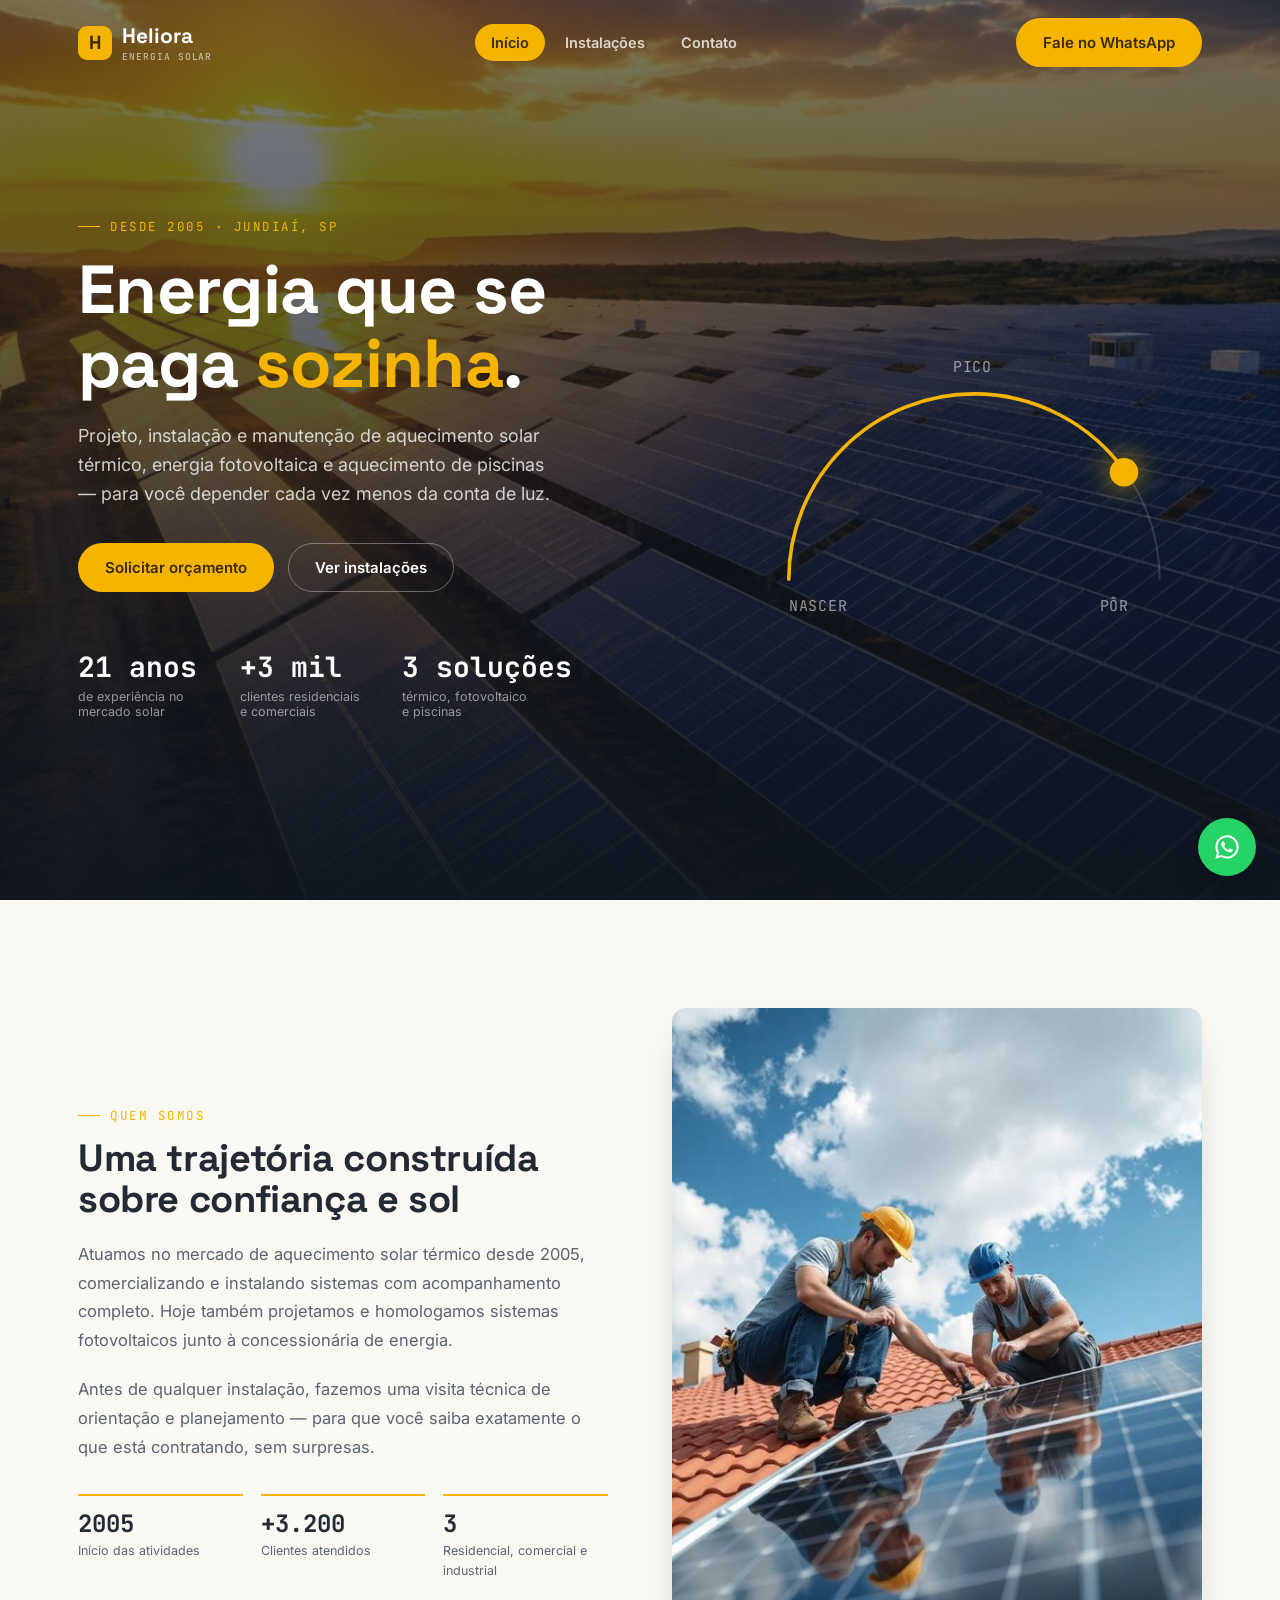
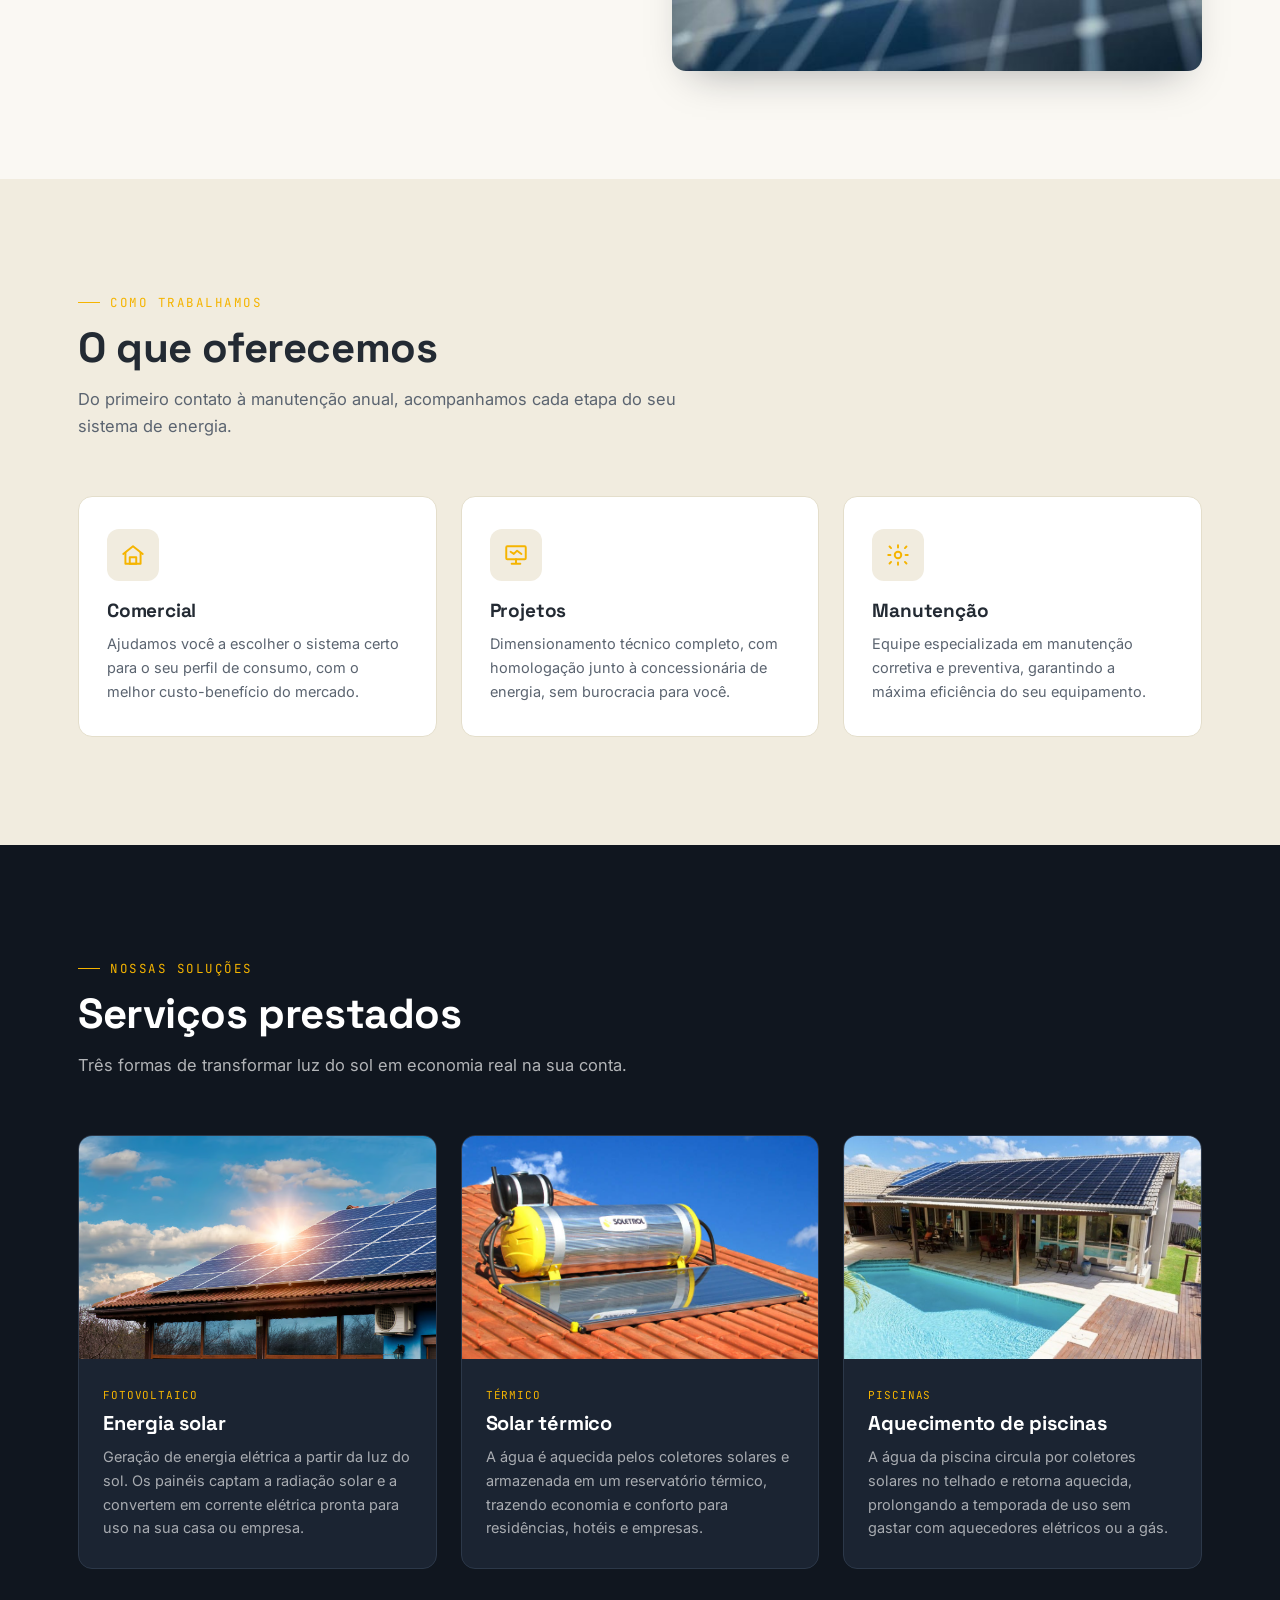
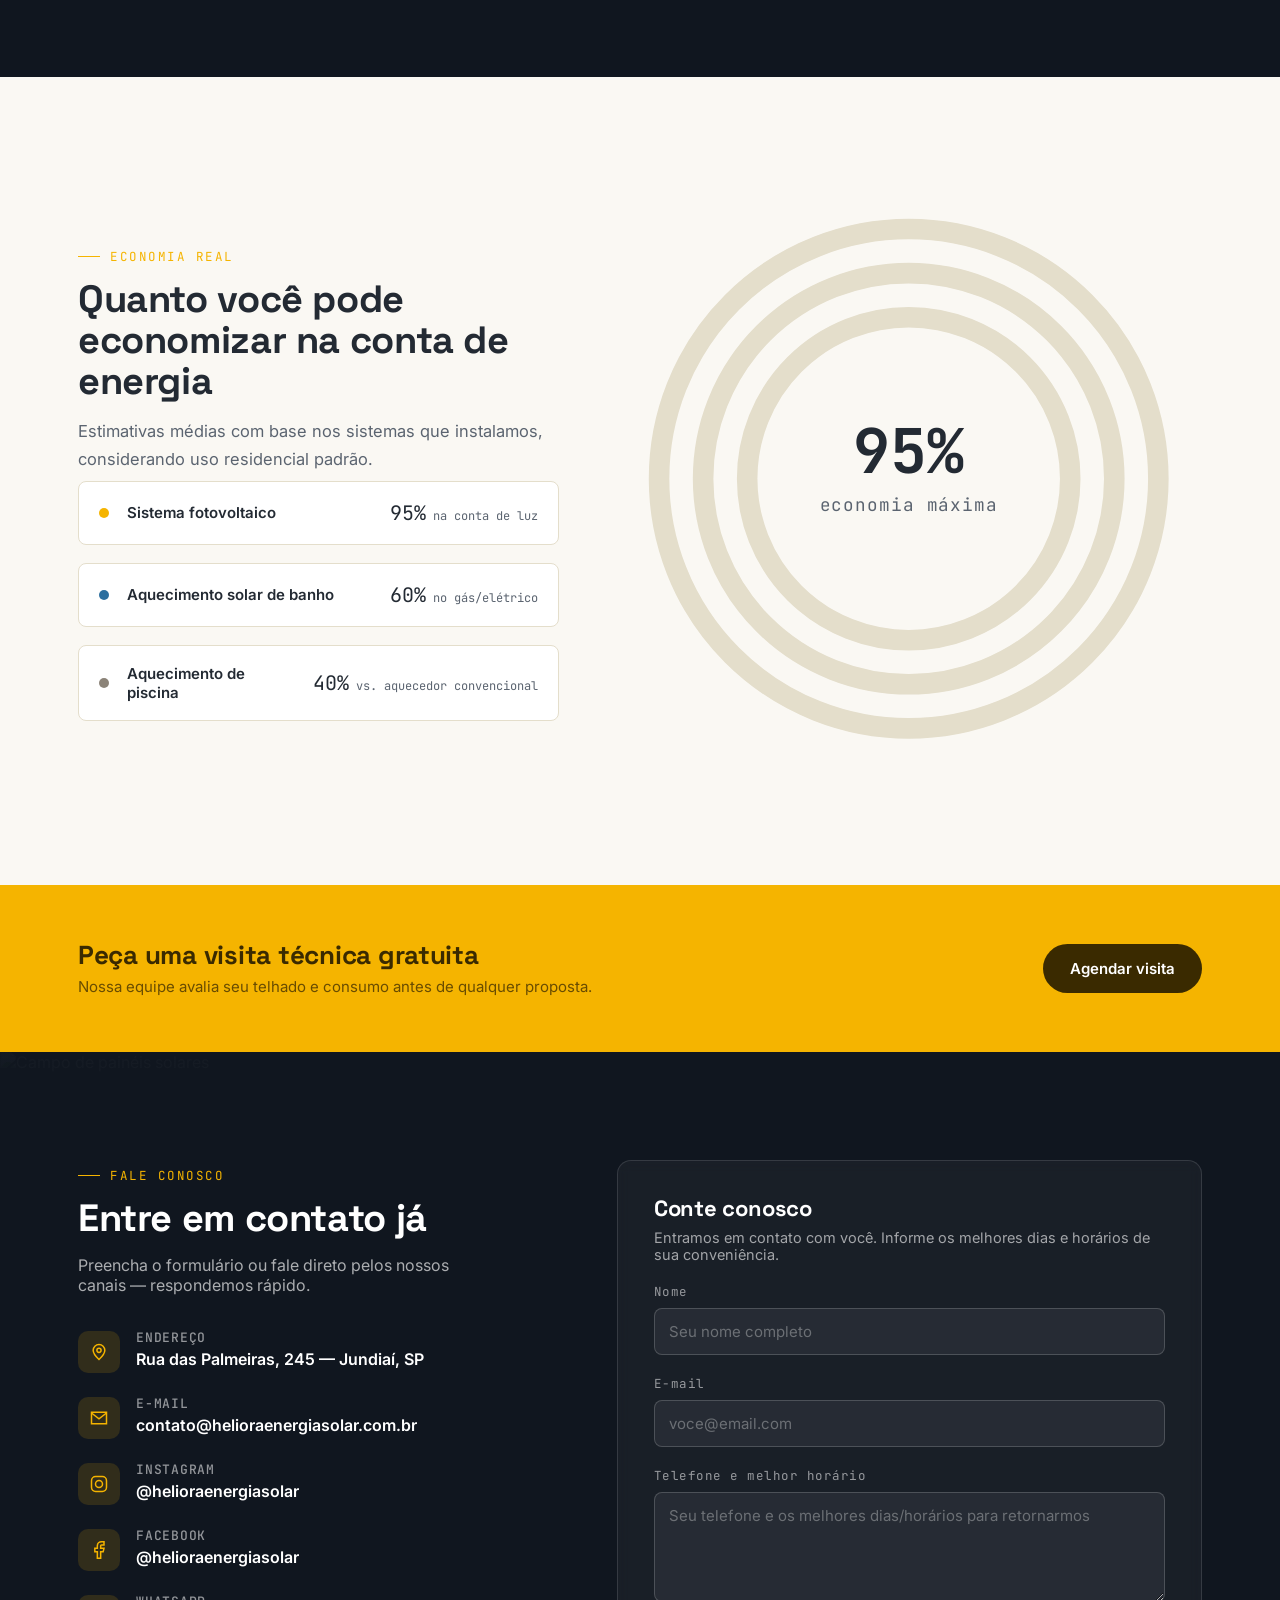
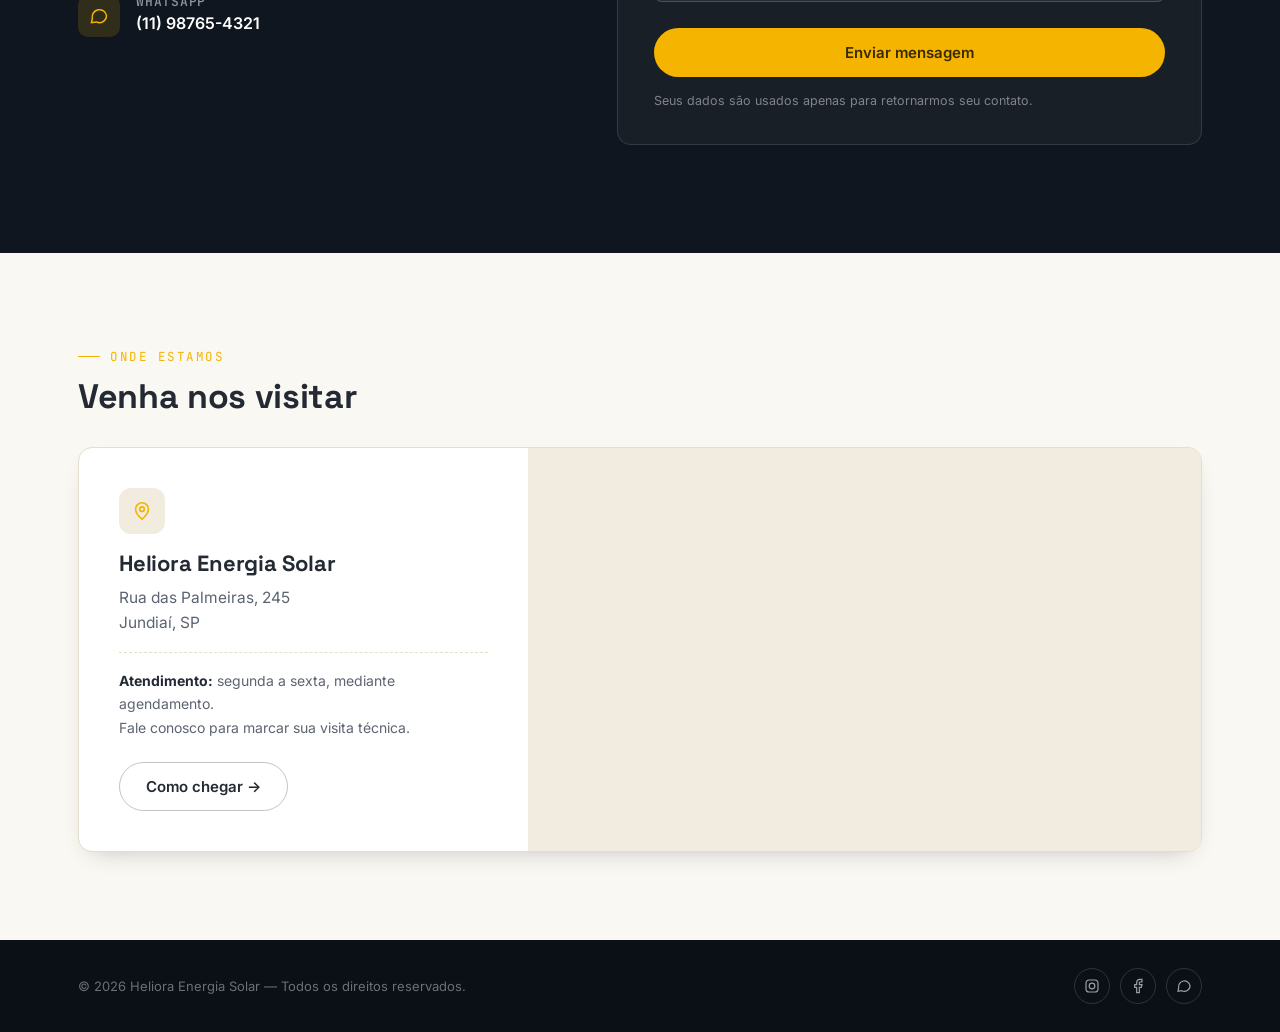
==== index.html @ be7b8970 "adição dos arquivos do site" ====
<!DOCTYPE html>
<html lang="pt-BR">
<head>
<meta charset="UTF-8">
<meta name="viewport" content="width=device-width, initial-scale=1.0">
<title>Heliora Energia Solar — Aquecimento Solar e Fotovoltaico</title>
<meta name="description" content="Desde 2005 no mercado de energia solar. Projetos, instalação e manutenção de aquecimento solar térmico, sistemas fotovoltaicos e aquecimento de piscinas em Jundiaí, SP.">
<link rel="preconnect" href="https://fonts.googleapis.com">
<link rel="preconnect" href="https://fonts.gstatic.com" crossorigin>
<link href="https://fonts.googleapis.com/css2?family=Space+Grotesk:wght@500;600;700&family=Inter:wght@400;500;600;700&family=JetBrains+Mono:wght@400;500;700&display=swap" rel="stylesheet">
<link rel="stylesheet" href="css/style.css">
</head>
<body>

<!-- ============ HEADER ============ -->
<header class="site-header">
  <div class="container">
    <a href="index.html" class="brand">
      <span class="brand-mark">H</span>
      <span>Heliora<small>ENERGIA SOLAR</small></span>
    </a>

    <nav class="main-nav">
      <a href="index.html" class="is-active">Início</a>
      <a href="instalacoes.html">Instalações</a>
      <a href="#contato">Contato</a>
      <div class="nav-mobile-cta">
        <a class="btn btn-primary btn-block" href="https://wa.me/5511987654321" target="_blank" rel="noopener">Fale no WhatsApp</a>
      </div>
    </nav>

    <div class="header-actions">
      <a class="btn btn-primary" href="https://wa.me/5511987654321" target="_blank" rel="noopener">Fale no WhatsApp</a>
      <button class="nav-toggle" aria-label="Abrir menu" aria-expanded="false">
        <span class="nav-toggle-bars"><span></span><span></span><span></span></span>
      </button>
    </div>
  </div>
</header>
<div class="nav-overlay"></div>

<!-- ============ HERO ============ -->
<section class="hero">
  <div class="hero-bg">
    <img src="./images/energia-solar-MS.jpg" alt="Instalação de painéis solares ao entardecer" data-ph="hero-paineis-solares.jpg · foto larga de painéis solares ao pôr do sol (2400×1400px)">
  </div>
  <div class="container">
    <div class="hero-copy">
      <span class="eyebrow">Desde 2005 · Jundiaí, SP</span>
      <h1 class="hero-title">Energia que se<br>paga <em>sozinha</em>.</h1>
      <p class="hero-sub">Projeto, instalação e manutenção de aquecimento solar térmico, energia fotovoltaica e aquecimento de piscinas — para você depender cada vez menos da conta de luz.</p>
      <div class="hero-cta">
        <a href="#contato" class="btn btn-primary">Solicitar orçamento</a>
        <a href="instalacoes.html" class="btn btn-ghost-dark">Ver instalações</a>
      </div>
      <div class="hero-stats">
        <div class="hero-stat"><b>21 anos</b><span>de experiência no mercado solar</span></div>
        <div class="hero-stat"><b>+3 mil</b><span>clientes residenciais e comerciais</span></div>
        <div class="hero-stat"><b>3 soluções</b><span>térmico, fotovoltaico e piscinas</span></div>
      </div>
    </div>

    <div class="sun-arc-wrap" aria-hidden="true">
      <svg viewBox="0 0 320 240">
        <path class="sun-arc-track" d="M 30 200 A 130 130 0 0 1 290 200"/>
        <path class="sun-arc-path" d="M 30 200 A 130 130 0 0 1 290 200" pathLength="620"/>
        <circle class="sun-arc-dot" cx="265" cy="125" r="10"/>
        <text class="sun-arc-label" x="30" y="222">NASCER</text>
        <text class="sun-arc-label" x="145" y="55">PICO</text>
        <text class="sun-arc-label" x="248" y="222">PÔR</text>
      </svg>
    </div>
  </div>
</section>

<!-- ============ SOBRE ============ -->
<section class="section section-light">
  <div class="container about-grid">
    <div class="about-copy reveal">
      <span class="eyebrow">Quem somos</span>
      <h2>Uma trajetória construída sobre confiança e sol</h2>
      <p>Atuamos no mercado de aquecimento solar térmico desde 2005, comercializando e instalando sistemas com acompanhamento completo. Hoje também projetamos e homologamos sistemas fotovoltaicos junto à concessionária de energia.</p>
      <p>Antes de qualquer instalação, fazemos uma visita técnica de orientação e planejamento — para que você saiba exatamente o que está contratando, sem surpresas.</p>
      <div class="about-facts">
        <div class="about-fact"><b>2005</b><span>Início das atividades</span></div>
        <div class="about-fact"><b>+3.200</b><span>Clientes atendidos</span></div>
        <div class="about-fact"><b>3</b><span>Residencial, comercial e industrial</span></div>
      </div>
    </div>
    <div class="about-media reveal">
      <img src="images/equipe-instalacao.jpg" alt="Equipe Heliora instalando painéis solares em telhado" data-ph="equipe-instalacao.jpg · foto vertical da equipe instalando painéis (1000×1250px)">
    </div>
  </div>
</section>

<!-- ============ O QUE OFERECEMOS ============ -->
<section class="section section-alt">
  <div class="container">
    <div class="section-head reveal">
      <span class="eyebrow">Como trabalhamos</span>
      <h2>O que oferecemos</h2>
      <p>Do primeiro contato à manutenção anual, acompanhamos cada etapa do seu sistema de energia.</p>
    </div>
    <div class="offer-grid">
      <div class="offer-card reveal">
        <div class="offer-icon">
          <svg viewBox="0 0 24 24" fill="none" stroke="currentColor" stroke-width="1.8" stroke-linecap="round" stroke-linejoin="round"><path d="M3 11 12 4l9 7"/><path d="M5 10v10h14V10"/><rect x="9" y="14" width="6" height="6"/></svg>
        </div>
        <h3>Comercial</h3>
        <p>Ajudamos você a escolher o sistema certo para o seu perfil de consumo, com o melhor custo-benefício do mercado.</p>
      </div>
      <div class="offer-card reveal">
        <div class="offer-icon">
          <svg viewBox="0 0 24 24" fill="none" stroke="currentColor" stroke-width="1.8" stroke-linecap="round" stroke-linejoin="round"><rect x="3" y="4" width="18" height="12" rx="1"/><path d="M8 20h8M12 16v4"/><path d="M7 9l3 2 3-3 4 3"/></svg>
        </div>
        <h3>Projetos</h3>
        <p>Dimensionamento técnico completo, com homologação junto à concessionária de energia, sem burocracia para você.</p>
      </div>
      <div class="offer-card reveal">
        <div class="offer-icon">
          <svg viewBox="0 0 24 24" fill="none" stroke="currentColor" stroke-width="1.8" stroke-linecap="round" stroke-linejoin="round"><circle cx="12" cy="12" r="3"/><path d="M12 3v2M12 19v2M4.2 4.2l1.4 1.4M18.4 18.4l1.4 1.4M3 12h2M19 12h2M4.2 19.8l1.4-1.4M18.4 5.6l1.4-1.4"/></svg>
        </div>
        <h3>Manutenção</h3>
        <p>Equipe especializada em manutenção corretiva e preventiva, garantindo a máxima eficiência do seu equipamento.</p>
      </div>
    </div>
  </div>
</section>

<!-- ============ SERVIÇOS PRESTADOS ============ -->
<section class="section section-dark">
  <div class="container">
    <div class="section-head reveal">
      <span class="eyebrow">Nossas soluções</span>
      <h2>Serviços prestados</h2>
      <p>Três formas de transformar luz do sol em economia real na sua conta.</p>
    </div>
    <div class="services-grid">
      <article class="service-card reveal">
        <div class="service-media">
          <img src="images/servico-energia-solar.jpg" alt="Painéis fotovoltaicos instalados em telhado" data-ph="servico-energia-solar.jpg · painéis fotovoltaicos (800×500px)">
        </div>
        <div class="service-body">
          <span class="service-tag">Fotovoltaico</span>
          <h3>Energia solar</h3>
          <p>Geração de energia elétrica a partir da luz do sol. Os painéis captam a radiação solar e a convertem em corrente elétrica pronta para uso na sua casa ou empresa.</p>
        </div>
      </article>
      <article class="service-card reveal">
        <div class="service-media">
          <img src="images/servico-solar-termico.jpg" alt="Boiler de aquecimento solar térmico instalado" data-ph="servico-solar-termico.jpg · boiler térmico no telhado (800×500px)">
        </div>
        <div class="service-body">
          <span class="service-tag">Térmico</span>
          <h3>Solar térmico</h3>
          <p>A água é aquecida pelos coletores solares e armazenada em um reservatório térmico, trazendo economia e conforto para residências, hotéis e empresas.</p>
        </div>
      </article>
      <article class="service-card reveal">
        <div class="service-media">
          <img src="images/servico-piscinas.jpg" alt="Piscina residencial com sistema de aquecimento solar" data-ph="servico-piscinas.jpg · piscina residencial aquecida (800×500px)">
        </div>
        <div class="service-body">
          <span class="service-tag">Piscinas</span>
          <h3>Aquecimento de piscinas</h3>
          <p>A água da piscina circula por coletores solares no telhado e retorna aquecida, prolongando a temporada de uso sem gastar com aquecedores elétricos ou a gás.</p>
        </div>
      </article>
    </div>
  </div>
</section>

<!-- ============ ECONOMIA ============ -->
<section class="section section-light">
  <div class="container">
    <div class="economy-wrap">
      <div class="reveal">
        <span class="eyebrow">Economia real</span>
        <h2 style="font-size: clamp(28px, 3.2vw, 38px); margin-top: 14px;">Quanto você pode economizar na conta de energia</h2>
        <p style="margin-top: 16px; color: var(--slate-2); font-size: 16.5px; line-height: 1.65;">Estimativas médias com base nos sistemas que instalamos, considerando uso residencial padrão.</p>
        <div class="economy-list">
          <div class="economy-row">
            <span class="dot" style="background:#F5B400"></span>
            <span class="label">Sistema fotovoltaico</span>
            <span class="value">95%<span> na conta de luz</span></span>
          </div>
          <div class="economy-row">
            <span class="dot" style="background:#2C6E9E"></span>
            <span class="label">Aquecimento solar de banho</span>
            <span class="value">60%<span> no gás/elétrico</span></span>
          </div>
          <div class="economy-row">
            <span class="dot" style="background:#8B8378"></span>
            <span class="label">Aquecimento de piscina</span>
            <span class="value">40%<span> vs. aquecedor convencional</span></span>
          </div>
        </div>
      </div>

      <div class="arc-chart reveal" aria-hidden="true">
        <svg viewBox="0 0 400 400">
          <circle class="arc-bg" cx="200" cy="200" r="170"/>
          <circle class="arc-bg" cx="200" cy="200" r="140"/>
          <circle class="arc-bg" cx="200" cy="200" r="110"/>

          <circle class="arc-seg" cx="200" cy="200" r="170" stroke="#F5B400"
            data-length="1068.14" data-percent="95"
            transform="rotate(-90 200 200)"/>
          <circle class="arc-seg" cx="200" cy="200" r="140" stroke="#2C6E9E"
            data-length="879.65" data-percent="60"
            transform="rotate(-90 200 200)"/>
          <circle class="arc-seg" cx="200" cy="200" r="110" stroke="#8B8378"
            data-length="691.15" data-percent="40"
            transform="rotate(-90 200 200)"/>

          <text class="arc-center" x="200" y="196"><tspan class="big">95%</tspan></text>
          <text class="arc-center" x="200" y="222"><tspan class="small">economia máxima</tspan></text>
        </svg>
      </div>
    </div>
  </div>
</section>

<!-- ============ CTA STRIP ============ -->
<section class="cta-strip">
  <div class="container">
    <div>
      <h3>Peça uma visita técnica gratuita</h3>
      <p>Nossa equipe avalia seu telhado e consumo antes de qualquer proposta.</p>
    </div>
    <a href="#contato" class="btn btn-primary">Agendar visita</a>
  </div>
</section>

<!-- ============ CONTATO ============ -->
<section class="contact-section section" id="contato">
  <div class="contact-bg">
    <img src="images/campo-paineis-solares.jpg" alt="Campo de painéis solares" data-ph="campo-paineis-solares.jpg · vista aérea de painéis em campo (2000×1400px)">
  </div>
  <div class="container">
    <div class="contact-grid">
      <div class="reveal">
        <span class="eyebrow">Fale conosco</span>
        <h2 style="font-size: clamp(28px, 3.2vw, 38px); color:#fff; margin-top:14px;">Entre em contato já</h2>
        <p style="margin-top: 16px; color: rgba(255,255,255,.65); font-size: 16px; max-width: 420px;">Preencha o formulário ou fale direto pelos nossos canais — respondemos rápido.</p>

        <div class="contact-info-list">
          <div class="contact-info-item">
            <span class="contact-icon"><svg viewBox="0 0 24 24" fill="none" stroke="currentColor" stroke-width="1.8"><path d="M12 21s-7-6.2-7-11a7 7 0 0 1 14 0c0 4.8-7 11-7 11Z"/><circle cx="12" cy="10" r="2.5"/></svg></span>
            <div><h4>Endereço</h4><p>Rua das Palmeiras, 245 — Jundiaí, SP</p></div>
          </div>
          <div class="contact-info-item">
            <span class="contact-icon"><svg viewBox="0 0 24 24" fill="none" stroke="currentColor" stroke-width="1.8"><path d="M3 5h18v14H3z"/><path d="m3 6 9 7 9-7"/></svg></span>
            <div><h4>E-mail</h4><p><a href="mailto:contato@helioraenergiasolar.com.br">contato@helioraenergiasolar.com.br</a></p></div>
          </div>
          <div class="contact-info-item">
            <span class="contact-icon"><svg viewBox="0 0 24 24" fill="none" stroke="currentColor" stroke-width="1.8"><path d="M17.5 6.5h.01"/><rect x="3" y="3" width="18" height="18" rx="5"/><circle cx="12" cy="12" r="4.2"/></svg></span>
            <div><h4>Instagram</h4><p><a href="https://instagram.com/helioraenergiasolar" target="_blank" rel="noopener">@helioraenergiasolar</a></p></div>
          </div>
          <div class="contact-info-item">
            <span class="contact-icon"><svg viewBox="0 0 24 24" fill="none" stroke="currentColor" stroke-width="1.8"><path d="M18 2h-3a5 5 0 0 0-5 5v3H7v4h3v8h4v-8h3l1-4h-4V7a1 1 0 0 1 1-1h3Z"/></svg></span>
            <div><h4>Facebook</h4><p><a href="https://facebook.com/helioraenergiasolar" target="_blank" rel="noopener">@helioraenergiasolar</a></p></div>
          </div>
          <div class="contact-info-item">
            <span class="contact-icon"><svg viewBox="0 0 24 24" fill="none" stroke="currentColor" stroke-width="1.8"><path d="M21 11.5a8.5 8.5 0 0 1-12.3 7.6L3 20l1-5.4A8.5 8.5 0 1 1 21 11.5Z"/></svg></span>
            <div><h4>WhatsApp</h4><p><a href="https://wa.me/5511987654321" target="_blank" rel="noopener">(11) 98765-4321</a></p></div>
          </div>
        </div>
      </div>

      <div class="contact-form reveal">
        <h3>Conte conosco</h3>
        <p>Entramos em contato com você. Informe os melhores dias e horários de sua conveniência.</p>
        <form>
          <div class="field">
            <label for="nome">Nome</label>
            <input id="nome" name="nome" type="text" placeholder="Seu nome completo" required>
          </div>
          <div class="field">
            <label for="email">E-mail</label>
            <input id="email" name="email" type="email" placeholder="voce@email.com" required>
          </div>
          <div class="field">
            <label for="mensagem">Telefone e melhor horário</label>
            <textarea id="mensagem" name="mensagem" placeholder="Seu telefone e os melhores dias/horários para retornarmos" required></textarea>
          </div>
          <button type="submit" class="btn btn-primary btn-block" style="margin-top: 22px;">Enviar mensagem</button>
          <p class="form-note">Seus dados são usados apenas para retornarmos seu contato.</p>
          <div class="form-success">Mensagem enviada! Em breve entraremos em contato.</div>
        </form>
      </div>
    </div>
  </div>
</section>

<!-- ============ MAPA ============ -->
<section class="section-tight section-light">
  <div class="container">
    <div class="section-head reveal" style="margin-bottom: 32px;">
      <span class="eyebrow">Onde estamos</span>
      <h2 style="font-size: clamp(26px, 3vw, 34px); margin-top: 14px;">Venha nos visitar</h2>
    </div>
    <div class="map-wrap reveal">
      <div class="map-card">
        <span class="contact-icon"><svg viewBox="0 0 24 24" fill="none" stroke="currentColor" stroke-width="1.8"><path d="M12 21s-7-6.2-7-11a7 7 0 0 1 14 0c0 4.8-7 11-7 11Z"/><circle cx="12" cy="10" r="2.5"/></svg></span>
        <h3>Heliora Energia Solar</h3>
        <address>Rua das Palmeiras, 245<br>Jundiaí, SP</address>
        <div class="map-hours">
          <strong>Atendimento:</strong> segunda a sexta, mediante agendamento.<br>
          Fale conosco para marcar sua visita técnica.
        </div>
        <a class="btn btn-ghost-light" href="https://www.google.com/maps/dir/?api=1&destination=Rua+das+Palmeiras,+245,+Jundia%C3%AD,+SP" target="_blank" rel="noopener">Como chegar →</a>
      </div>
      <div class="map-embed">
        <iframe
          src="https://www.google.com/maps?q=Rua+das+Palmeiras,+245,+Jundia%C3%AD,+SP&output=embed"
          title="Localização da Heliora Energia Solar no mapa"
          loading="lazy"
          referrerpolicy="no-referrer-when-downgrade"
          allowfullscreen></iframe>
      </div>
    </div>
  </div>
</section>

<!-- ============ FOOTER ============ -->
<footer class="site-footer">
  <div class="container">
    <p>© 2026 Heliora Energia Solar — Todos os direitos reservados.</p>
    <div class="footer-social">
      <a href="https://instagram.com/helioraenergiasolar" target="_blank" rel="noopener" aria-label="Instagram"><svg viewBox="0 0 24 24" fill="none" stroke="currentColor" stroke-width="1.8"><rect x="3" y="3" width="18" height="18" rx="5"/><circle cx="12" cy="12" r="4.2"/></svg></a>
      <a href="https://facebook.com/helioraenergiasolar" target="_blank" rel="noopener" aria-label="Facebook"><svg viewBox="0 0 24 24" fill="none" stroke="currentColor" stroke-width="1.8"><path d="M18 2h-3a5 5 0 0 0-5 5v3H7v4h3v8h4v-8h3l1-4h-4V7a1 1 0 0 1 1-1h3Z"/></svg></a>
      <a href="https://wa.me/5511987654321" target="_blank" rel="noopener" aria-label="WhatsApp"><svg viewBox="0 0 24 24" fill="none" stroke="currentColor" stroke-width="1.8"><path d="M21 11.5a8.5 8.5 0 0 1-12.3 7.6L3 20l1-5.4A8.5 8.5 0 1 1 21 11.5Z"/></svg></a>
    </div>
  </div>
</footer>

<a class="whatsapp-fab" href="https://wa.me/5511987654321" target="_blank" rel="noopener" aria-label="Fale no WhatsApp">
  <svg viewBox="0 0 24 24"><path d="M12.04 2c-5.5 0-9.96 4.46-9.96 9.96 0 1.76.46 3.48 1.34 5L2 22l5.2-1.36a9.94 9.94 0 0 0 4.84 1.24h.01c5.5 0 9.96-4.46 9.96-9.96 0-2.66-1.03-5.15-2.92-7.03A9.9 9.9 0 0 0 12.04 2Zm0 18.2h-.01a8.2 8.2 0 0 1-4.19-1.15l-.3-.18-3.09.81.82-3.01-.2-.31a8.24 8.24 0 0 1-1.26-4.4c0-4.55 3.7-8.25 8.25-8.25 2.2 0 4.27.86 5.83 2.42a8.19 8.19 0 0 1 2.42 5.83c0 4.55-3.71 8.24-8.27 8.24Zm4.52-6.17c-.25-.12-1.46-.72-1.68-.8-.23-.08-.39-.12-.56.13-.16.24-.64.8-.78.96-.14.17-.29.19-.53.06-.25-.12-1.04-.38-1.98-1.22-.73-.65-1.22-1.46-1.37-1.7-.14-.25-.02-.38.11-.5.11-.12.25-.29.37-.44.12-.14.16-.25.24-.41.08-.17.04-.31-.02-.44-.06-.12-.56-1.36-.77-1.86-.2-.48-.41-.42-.56-.43h-.48c-.16 0-.42.06-.65.31-.22.24-.85.83-.85 2.03s.87 2.36 1 2.52c.12.17 1.71 2.62 4.15 3.67.58.25 1.03.4 1.38.51.58.18 1.11.16 1.53.1.47-.07 1.46-.6 1.66-1.17.21-.58.21-1.08.15-1.18-.06-.1-.23-.16-.48-.28Z"/></svg>
</a>

<script src="js/main.js"></script>
</body>
</html>
---- css/style.css ----
/* =========================================================
   AQUASOL — Energias Renováveis
   Design tokens
   ========================================================= */
:root{
  --ink:        #10161F;   /* fundo escuro principal */
  --ink-2:      #1B2432;   /* painéis escuros secundários */
  --ink-line:   #2C3849;   /* linhas sobre fundo escuro */

  --sun:        #F5B400;   /* amarelo principal (marca) */
  --sun-2:      #FFD65C;   /* amarelo claro / hover */
  --sun-ink:    #3A2A00;   /* texto escuro sobre amarelo */

  --paper:      #FAF8F3;   /* fundo claro principal */
  --paper-2:    #F1ECDF;   /* fundo claro secundário */
  --line:       #E4DECB;   /* linhas sobre fundo claro */

  --slate:      #232A33;   /* texto escuro principal */
  --slate-2:    #5B6470;   /* texto escuro secundário */

  --sky:        #2C6E9E;   /* acento técnico (água/térmico) */

  --radius:     14px;
  --radius-sm:  8px;

  --shadow: 0 20px 40px -20px rgba(16,22,31,.35);
  --shadow-sm: 0 10px 24px -14px rgba(16,22,31,.3);

  --font-display: "Space Grotesk", "Arial Narrow", sans-serif;
  --font-body: "Inter", -apple-system, BlinkMacSystemFont, sans-serif;
  --font-mono: "JetBrains Mono", ui-monospace, monospace;
}

*{ box-sizing: border-box; }
html{
  scroll-behavior: smooth;
  scroll-padding-top: 96px; /* evita que o cabeçalho fixo cubra o topo da seção ao clicar em links de âncora */
}
body{
  margin: 0;
  font-family: var(--font-body);
  color: var(--slate);
  background: var(--paper);
  -webkit-font-smoothing: antialiased;
  overflow-x: hidden;
}
img{ max-width: 100%; display: block; }
a{ color: inherit; text-decoration: none; }
ul{ list-style: none; margin: 0; padding: 0; }
h1,h2,h3,h4{ font-family: var(--font-display); margin: 0; line-height: 1.08; letter-spacing: -0.01em; }
p{ margin: 0; }

.container{
  width: 100%;
  max-width: 1180px;
  margin: 0 auto;
  padding: 0 28px;
}

.eyebrow{
  font-family: var(--font-mono);
  font-size: 12.5px;
  letter-spacing: .12em;
  text-transform: uppercase;
  color: var(--sun);
  display: inline-flex;
  align-items: center;
  gap: 10px;
}
.eyebrow::before{
  content: "";
  width: 22px; height: 1px;
  background: var(--sun);
}

:focus-visible{
  outline: 2px solid var(--sun);
  outline-offset: 3px;
  border-radius: 4px;
}

/* =========================================================
   BOTÕES
   ========================================================= */
.btn{
  display: inline-flex;
  align-items: center;
  justify-content: center;
  gap: 8px;
  padding: 14px 26px;
  border-radius: 999px;
  font-family: var(--font-body);
  font-weight: 600;
  font-size: 15px;
  cursor: pointer;
  border: 1px solid transparent;
  transition: transform .18s ease, background .18s ease, border-color .18s ease, color .18s ease;
}
.btn:hover{ transform: translateY(-2px); }

.btn-primary{
  background: var(--sun);
  color: var(--sun-ink);
}
.btn-primary:hover{ background: var(--sun-2); }

.btn-ghost-dark{
  background: transparent;
  border-color: rgba(255,255,255,.35);
  color: #fff;
}
.btn-ghost-dark:hover{ border-color: #fff; background: rgba(255,255,255,.08); }

.btn-ghost-light{
  background: transparent;
  border-color: rgba(16,22,31,.25);
  color: var(--slate);
}
.btn-ghost-light:hover{ border-color: var(--slate); }

.btn-block{ width: 100%; }

/* =========================================================
   PLACEHOLDER DE IMAGEM (até o cliente subir os arquivos)
   ========================================================= */
.ph{
  position: relative;
  overflow: hidden;
  background: linear-gradient(135deg, #EFE7CE 25%, #E7DEC2 25%, #E7DEC2 50%, #EFE7CE 50%, #EFE7CE 75%, #E7DEC2 75%, #E7DEC2 100%);
  background-size: 24px 24px;
  display: flex;
  align-items: center;
  justify-content: center;
}
.ph::after{
  content: attr(data-label);
  position: absolute;
  inset: 10px;
  display: flex;
  align-items: center;
  justify-content: center;
  text-align: center;
  padding: 10px;
  background: rgba(16,22,31,.82);
  color: #fff;
  font-family: var(--font-mono);
  font-size: 11.5px;
  line-height: 1.5;
  border-radius: 8px;
  letter-spacing: .01em;
}
.ph img{ position: relative; z-index: 1; }
img.img-loaded ~ .ph, img.img-loaded{ background: none; }

/* =========================================================
   HEADER
   ========================================================= */
.site-header{
  position: fixed;
  top: 0; left: 0; right: 0;
  z-index: 300;
  padding: 18px 0;
  transition: background .25s ease, padding .25s ease, box-shadow .25s ease;
}
.site-header.is-solid{
  background: rgba(16,22,31,.92);
  backdrop-filter: blur(10px);
  padding: 12px 0;
  box-shadow: 0 8px 24px -16px rgba(0,0,0,.5);
}
.site-header .container{
  display: flex;
  align-items: center;
  justify-content: space-between;
  gap: 24px;
}
.brand{
  display: flex;
  align-items: center;
  gap: 10px;
  font-family: var(--font-display);
  font-size: 21px;
  font-weight: 700;
  color: #fff;
}
.brand-mark{
  width: 34px; height: 34px;
  background: var(--sun);
  color: var(--sun-ink);
  border-radius: 9px;
  display: flex; align-items: center; justify-content: center;
  font-size: 19px; font-weight: 700;
}
.brand small{
  display: block;
  font-family: var(--font-mono);
  font-size: 9.5px;
  letter-spacing: .1em;
  color: rgba(255,255,255,.6);
  font-weight: 500;
  margin-top: 1px;
}

.main-nav{ display: flex; align-items: center; gap: 4px; }
.main-nav a{
  color: rgba(255,255,255,.78);
  font-size: 14.5px;
  font-weight: 600;
  padding: 10px 16px;
  border-radius: 999px;
  transition: background .18s ease, color .18s ease;
}
.main-nav a:hover{ color: #fff; background: rgba(255,255,255,.08); }
.main-nav a.is-active{ color: var(--sun-ink); background: var(--sun); }

.header-actions{ display: flex; align-items: center; gap: 14px; }

/* Botão hamburguer -> X, animado com 3 barras */
.nav-toggle{
  display: none;
  width: 44px; height: 44px;
  border-radius: 50%;
  border: 1px solid rgba(255,255,255,.22);
  background: rgba(255,255,255,.05);
  color: #fff;
  align-items: center; justify-content: center;
  cursor: pointer;
  position: relative;
  z-index: 210;
  flex: none;
  transition: background .2s ease, border-color .2s ease;
}
.nav-toggle:hover{ background: rgba(255,255,255,.1); }
.nav-toggle-bars{
  position: relative;
  width: 18px; height: 12px;
}
.nav-toggle-bars span{
  position: absolute;
  left: 0; right: 0;
  height: 2px;
  border-radius: 2px;
  background: #fff;
  transition: transform .25s ease, opacity .2s ease, top .25s ease;
}
.nav-toggle-bars span:nth-child(1){ top: 0; }
.nav-toggle-bars span:nth-child(2){ top: 5px; }
.nav-toggle-bars span:nth-child(3){ top: 10px; }
.nav-toggle.is-open .nav-toggle-bars span:nth-child(1){ top: 5px; transform: rotate(45deg); }
.nav-toggle.is-open .nav-toggle-bars span:nth-child(2){ opacity: 0; }
.nav-toggle.is-open .nav-toggle-bars span:nth-child(3){ top: 5px; transform: rotate(-45deg); }

/* Véu escurecendo o restante da página quando o menu mobile está aberto */
.nav-overlay{
  display: none;
  position: fixed;
  inset: 0;
  z-index: 150;
  background: rgba(10,13,18,.6);
  backdrop-filter: blur(2px);
  opacity: 0;
  transition: opacity .25s ease;
}
.nav-overlay.is-open{ display: block; opacity: 1; }

.nav-mobile-cta{ display: none; }

/* =========================================================
   HERO
   ========================================================= */
.hero{
  position: relative;
  min-height: 100vh;
  display: flex;
  align-items: center;
  background: var(--ink);
  overflow: hidden;
}
.hero-bg{
  position: absolute; inset: 0;
}
.hero-bg::before{
  content: "";
  position: absolute; inset: 0;
  background: linear-gradient(180deg, rgba(16,22,31,.55) 0%, rgba(16,22,31,.72) 55%, rgba(16,22,31,.96) 100%);
  z-index: 1;
}
.hero-bg img{ width: 100%; height: 100%; object-fit: cover; }

.hero .container{
  position: relative;
  z-index: 2;
  padding-top: 120px;
  padding-bottom: 90px;
  display: grid;
  grid-template-columns: 1.1fr .8fr;
  gap: 40px;
  align-items: center;
}

.hero-title{
  font-size: clamp(40px, 5.4vw, 68px);
  color: #fff;
  margin-top: 18px;
}
.hero-title em{
  font-style: normal;
  color: var(--sun);
}
.hero-sub{
  margin-top: 22px;
  font-size: 18px;
  line-height: 1.6;
  color: rgba(255,255,255,.78);
  max-width: 480px;
}
.hero-cta{ display: flex; gap: 14px; margin-top: 34px; flex-wrap: wrap; }

.hero-stats{
  display: flex;
  gap: 32px;
  margin-top: 56px;
  flex-wrap: wrap;
}
.hero-stat b{
  display: block;
  font-family: var(--font-mono);
  font-size: 28px;
  color: #fff;
}
.hero-stat span{
  display: block;
  font-size: 12.5px;
  color: rgba(255,255,255,.55);
  margin-top: 4px;
  max-width: 130px;
}

/* Arco solar — elemento assinatura */
.sun-arc-wrap{
  position: relative;
  display: flex;
  align-items: center;
  justify-content: center;
}
.sun-arc-wrap svg{ width: 100%; height: auto; overflow: visible; }
.sun-arc-track{ fill: none; stroke: rgba(255,255,255,.14); stroke-width: 1.5; }
.sun-arc-path{
  fill: none;
  stroke: var(--sun);
  stroke-width: 2.5;
  stroke-linecap: round;
  stroke-dasharray: 620;
  stroke-dashoffset: 620;
  animation: draw-arc 2.4s ease forwards .4s;
}
@keyframes draw-arc{ to{ stroke-dashoffset: 120; } }
.sun-arc-dot{
  fill: var(--sun);
  filter: drop-shadow(0 0 10px rgba(245,180,0,.8));
}
.sun-arc-label{
  font-family: var(--font-mono);
  font-size: 10.5px;
  fill: rgba(255,255,255,.55);
  letter-spacing: .05em;
}

/* =========================================================
   SEÇÕES GERAIS
   ========================================================= */
.section{ padding: 108px 0; }
.section-tight{ padding: 88px 0; }
.section-light{ background: var(--paper); }
.section-alt{ background: var(--paper-2); }
.section-dark{ background: var(--ink); color: #fff; }

.section-head{ max-width: 620px; margin-bottom: 56px; }
.section-head h2{ font-size: clamp(30px, 3.4vw, 42px); margin-top: 14px; }
.section-dark .section-head p, .section-light .section-head p, .section-alt .section-head p{
  margin-top: 16px; font-size: 16.5px; line-height: 1.65; color: var(--slate-2);
}
.section-dark .section-head p{ color: rgba(255,255,255,.68); }

/* Sobre */
.about-grid{
  display: grid;
  grid-template-columns: 1fr 1fr;
  gap: 64px;
  align-items: center;
}
.about-copy h2{ font-size: clamp(28px, 3.2vw, 38px); margin-top: 14px; }
.about-copy p{ margin-top: 20px; font-size: 16.5px; line-height: 1.75; color: var(--slate-2); }
.about-facts{
  margin-top: 32px;
  display: grid;
  grid-template-columns: repeat(3, 1fr);
  gap: 18px;
}
.about-fact{
  border-top: 2px solid var(--sun);
  padding-top: 12px;
}
.about-fact b{ display: block; font-family: var(--font-mono); font-size: 24px; color: var(--slate); }
.about-fact span{ font-size: 12.5px; color: var(--slate-2); }
.about-media{ position: relative; border-radius: var(--radius); overflow: hidden; box-shadow: var(--shadow); aspect-ratio: 4/5; }
.about-media .ph, .about-media img{ width: 100%; height: 100%; object-fit: cover; }

/* Cards genéricos (o que oferecemos) */
.offer-grid{
  display: grid;
  grid-template-columns: repeat(3, 1fr);
  gap: 24px;
}
.offer-card{
  background: #fff;
  border: 1px solid var(--line);
  border-radius: var(--radius);
  padding: 32px 28px;
  transition: transform .2s ease, box-shadow .2s ease;
}
.offer-card:hover{ transform: translateY(-6px); box-shadow: var(--shadow-sm); }
.offer-card:hover .offer-icon{
  background: var(--sun);
  color: #fff;
  transform: scale(1.08) rotate(-6deg);
}
.offer-icon{
  width: 52px; height: 52px;
  border-radius: 12px;
  background: var(--paper-2);
  display: flex; align-items: center; justify-content: center;
  color: var(--sun);
  transition: transform .3s ease, background .3s ease, color .3s ease;
  animation: offer-float 3.2s ease-in-out infinite;
}
.offer-icon svg{ width: 26px; height: 26px; }
.offer-card h3{ margin-top: 20px; font-size: 19px; }
.offer-card p{ margin-top: 10px; font-size: 14.5px; line-height: 1.65; color: var(--slate-2); }

/* leve flutuação contínua dos ícones, com defasagem entre cards */
@keyframes offer-float{
  0%, 100% { transform: translateY(0); }
  50% { transform: translateY(-6px); }
}
.offer-card:nth-child(1) .offer-icon{ animation-delay: 0s; }
.offer-card:nth-child(2) .offer-icon{ animation-delay: .35s; }
.offer-card:nth-child(3) .offer-icon{ animation-delay: .7s; }

/* respeita usuários que preferem menos movimento */
@media (prefers-reduced-motion: reduce){
  .offer-icon{ animation: none; }
}

/* cascata na entrada dos cards */
.offer-grid .offer-card:nth-child(1){ transition-delay: 0s; }
.offer-grid .offer-card:nth-child(2){ transition-delay: .12s; }
.offer-grid .offer-card:nth-child(3){ transition-delay: .24s; }

/* Serviços prestados (fundo escuro, texto sempre branco) */
.services-grid{
  display: grid;
  grid-template-columns: repeat(3, 1fr);
  gap: 24px;
}
.service-card{
  background: var(--ink-2);
  border: 1px solid var(--ink-line);
  border-radius: var(--radius);
  overflow: hidden;
  transition: transform .2s ease;
}
.service-card:hover{ transform: translateY(-4px); }
.service-media{ aspect-ratio: 16/10; }
.service-media .ph, .service-media img{ width: 100%; height: 100%; object-fit: cover; }
.service-body{ padding: 24px 24px 28px; }
.service-tag{
  font-family: var(--font-mono);
  font-size: 11px;
  letter-spacing: .08em;
  color: var(--sun);
  text-transform: uppercase;
}
.service-card h3{ color: #fff; font-size: 20px; margin-top: 10px; }
.service-card p{ color: rgba(255,255,255,.62); font-size: 14.5px; line-height: 1.65; margin-top: 10px; }

/* =========================================================
   ECONOMIA — gráfico em arco (elemento assinatura reutilizado)
   ========================================================= */
.economy-wrap{
  display: grid;
  grid-template-columns: .9fr 1.1fr;
  gap: 56px;
  align-items: center;
}
.economy-list{ display: grid; gap: 18px; margin-top: 8px; }
.economy-row{
  display: flex;
  align-items: center;
  gap: 18px;
  padding: 18px 20px;
  background: #fff;
  border: 1px solid var(--line);
  border-radius: var(--radius-sm);
}
.economy-row .dot{ width: 10px; height: 10px; border-radius: 50%; flex: none; }
.economy-row .label{ flex: 1; font-weight: 600; font-size: 15px; }
.economy-row .value{ font-family: var(--font-mono); font-size: 20px; color: var(--slate); }
.economy-row .value span{ font-size: 12px; color: var(--slate-2); }

.arc-chart{ position: relative; }
.arc-chart svg{ width: 100%; height: auto; }
.arc-bg{ fill: none; stroke: var(--line); stroke-width: 14; stroke-linecap: round; }
.arc-seg{
  fill: none;
  stroke-width: 14;
  stroke-linecap: round;
  transform-origin: 200px 200px;
  transition: stroke-dashoffset 1.4s cubic-bezier(.2,.8,.2,1);
}
.arc-center{ text-anchor: middle; }
.arc-center .big{ font-family: var(--font-mono); font-size: 42px; fill: var(--slate); font-weight: 700; }
.arc-center .small{ font-family: var(--font-mono); font-size: 12px; fill: var(--slate-2); letter-spacing: .05em; }

/* =========================================================
   FAIXA CTA
   ========================================================= */
.cta-strip{
  background: var(--sun);
  padding: 56px 0;
}
.cta-strip .container{
  display: flex;
  align-items: center;
  justify-content: space-between;
  gap: 24px;
  flex-wrap: wrap;
}
.cta-strip h3{ font-size: 26px; color: var(--sun-ink); max-width: 480px; }
.cta-strip p{ margin-top: 8px; color: rgba(58,42,0,.75); font-size: 15px; }
.cta-strip .btn-primary{ background: var(--sun-ink); color: #fff; }
.cta-strip .btn-primary:hover{ background: #2a1e00; }

/* =========================================================
   CONTATO
   ========================================================= */
.contact-section{
  position: relative;
  background: var(--ink);
  color: #fff;
  overflow: hidden;
  scroll-margin-top: 96px; /* mesmo ajuste do bug de âncora, para navegadores sem scroll-padding */
}
.contact-bg{ position: absolute; inset: 0; }
.contact-bg::before{
  content: "";
  position: absolute; inset: 0;
  background: linear-gradient(120deg, rgba(16,22,31,.96) 20%, rgba(16,22,31,.82) 100%);
  z-index: 1;
}
.contact-bg img{ width: 100%; height: 100%; object-fit: cover; opacity: .5; }
.contact-section .container{ position: relative; z-index: 2; }

.contact-grid{
  display: grid;
  grid-template-columns: .9fr 1.1fr;
  gap: 60px;
}
.contact-info-list{ display: grid; gap: 24px; margin-top: 36px; }
.contact-info-item{ display: flex; gap: 16px; align-items: flex-start; }
.contact-icon{
  width: 42px; height: 42px; flex: none;
  border-radius: 10px;
  background: rgba(245,180,0,.14);
  color: var(--sun);
  display: flex; align-items: center; justify-content: center;
}
.contact-icon svg{ width: 20px; height: 20px; }
.contact-info-item > div{ min-width: 0; }
.contact-info-item h4{ font-size: 13px; text-transform: uppercase; letter-spacing: .06em; color: rgba(255,255,255,.55); font-family: var(--font-mono); font-weight: 500; }
.contact-info-item p{ margin-top: 4px; font-size: 16px; font-weight: 600; overflow-wrap: anywhere; word-break: break-word; }
.contact-info-item a:hover{ color: var(--sun); }

.contact-form{
  background: rgba(255,255,255,.04);
  border: 1px solid rgba(255,255,255,.12);
  border-radius: var(--radius);
  padding: 36px;
  backdrop-filter: blur(6px);
}
.contact-form h3{ font-size: 22px; }
.contact-form > p{ margin-top: 8px; color: rgba(255,255,255,.6); font-size: 14.5px; }
.field{ margin-top: 20px; }
.field label{
  display: block;
  font-size: 12.5px;
  font-family: var(--font-mono);
  letter-spacing: .04em;
  color: rgba(255,255,255,.55);
  margin-bottom: 8px;
}
.field input, .field textarea{
  width: 100%;
  background: rgba(255,255,255,.06);
  border: 1px solid rgba(255,255,255,.18);
  border-radius: var(--radius-sm);
  padding: 13px 14px;
  color: #fff;
  font-family: var(--font-body);
  font-size: 15px;
  transition: border-color .18s ease, background .18s ease;
}
.field input::placeholder, .field textarea::placeholder{ color: rgba(255,255,255,.32); }
.field input:focus, .field textarea:focus{
  outline: none;
  border-color: var(--sun);
  background: rgba(255,255,255,.09);
}
.field textarea{ resize: vertical; min-height: 110px; }
.form-note{ margin-top: 16px; font-size: 12.5px; color: rgba(255,255,255,.45); }
.form-success{
  display: none;
  margin-top: 18px;
  padding: 14px 16px;
  border-radius: var(--radius-sm);
  background: rgba(245,180,0,.14);
  border: 1px solid rgba(245,180,0,.4);
  color: var(--sun-2);
  font-size: 14px;
}
.form-success.is-visible{ display: block; }

/* =========================================================
   MAPA — Onde estamos
   ========================================================= */
.map-wrap{
  display: grid;
  grid-template-columns: .8fr 1.2fr;
  gap: 0;
  background: #fff;
  border: 1px solid var(--line);
  border-radius: var(--radius);
  overflow: hidden;
  box-shadow: var(--shadow-sm);
}
.map-card{ padding: 40px; display: flex; flex-direction: column; justify-content: center; }
.map-card .contact-icon{ background: var(--paper-2); color: var(--sun); margin-bottom: 18px;
  width: 46px; height: 46px; border-radius: 12px; display: flex; align-items: center; justify-content: center; }
.map-card .contact-icon svg{ width: 22px; height: 22px; }
.map-card h3{ font-size: 22px; }
.map-card address{ font-style: normal; margin-top: 10px; font-size: 15.5px; line-height: 1.6; color: var(--slate-2); }
.map-card .map-hours{ margin-top: 16px; padding-top: 16px; border-top: 1px dashed var(--line); font-size: 14px; color: var(--slate-2); line-height: 1.7; }
.map-card .map-hours strong{ color: var(--slate); }
.map-card .btn{ margin-top: 22px; align-self: flex-start; }
.map-embed{ position: relative; min-height: 340px; background: var(--paper-2); }
.map-embed iframe{ position: absolute; inset: 0; width: 100%; height: 100%; border: 0; }

/* =========================================================
   FOOTER
   ========================================================= */
.site-footer{
  background: #0B0F16;
  padding: 28px 0;
}
.site-footer .container{
  display: flex;
  align-items: center;
  justify-content: space-between;
  gap: 16px;
  flex-wrap: wrap;
}
.site-footer p{ font-size: 13px; color: rgba(255,255,255,.4); }
.footer-social{ display: flex; gap: 10px; }
.footer-social a{
  width: 36px; height: 36px;
  border-radius: 50%;
  border: 1px solid rgba(255,255,255,.15);
  display: flex; align-items: center; justify-content: center;
  color: rgba(255,255,255,.6);
  transition: border-color .18s ease, color .18s ease;
}
.footer-social a:hover{ border-color: var(--sun); color: var(--sun); }
.footer-social svg{ width: 16px; height: 16px; }

/* =========================================================
   WHATSAPP FLUTUANTE
   ========================================================= */
.whatsapp-fab{
  position: fixed;
  right: 24px;
  bottom: 24px;
  z-index: 90;
  width: 58px; height: 58px;
  border-radius: 50%;
  background: #25D366;
  display: flex; align-items: center; justify-content: center;
  box-shadow: 0 12px 28px -10px rgba(0,0,0,.5);
  transition: transform .2s ease;
}
.whatsapp-fab:hover{ transform: scale(1.08); }
.whatsapp-fab svg{ width: 28px; height: 28px; fill: #fff; }

/* =========================================================
   PÁGINA — INSTALAÇÕES
   ========================================================= */
.page-hero{
  background: var(--ink);
  padding: 168px 0 64px;
  color: #fff;
}
.page-hero .eyebrow{ margin-bottom: 14px; }
.page-hero h1{ font-size: clamp(34px, 4.4vw, 50px); }
.page-hero p{ margin-top: 16px; max-width: 520px; color: rgba(255,255,255,.65); font-size: 16.5px; line-height: 1.6; }

.filter-bar{
  display: flex;
  flex-wrap: wrap;
  gap: 10px;
  padding: 32px 0;
  border-bottom: 1px solid var(--line);
}
.filter-chip{
  padding: 10px 18px;
  border-radius: 999px;
  border: 1px solid var(--line);
  background: #fff;
  font-size: 13.5px;
  font-weight: 600;
  color: var(--slate-2);
  cursor: pointer;
  transition: all .18s ease;
}
.filter-chip:hover{ border-color: var(--slate); color: var(--slate); }
.filter-chip.is-active{ background: var(--ink); border-color: var(--ink); color: #fff; }

.gallery-grid{
  display: grid;
  grid-template-columns: repeat(3, 1fr);
  gap: 20px;
  padding: 48px 0 100px;
}
.gallery-item{
  position: relative;
  border-radius: var(--radius-sm);
  overflow: hidden;
  aspect-ratio: 4/3;
  cursor: zoom-in;
  background: var(--paper-2);
}
.gallery-item img, .gallery-item .ph{ width: 100%; height: 100%; object-fit: cover; transition: transform .4s ease; }
.gallery-item:hover img, .gallery-item:hover .ph{ transform: scale(1.06); }
.gallery-caption{
  position: absolute; left: 0; right: 0; bottom: 0;
  padding: 14px 16px;
  background: linear-gradient(0deg, rgba(16,22,31,.85), rgba(16,22,31,0));
  color: #fff;
  font-size: 13px;
  font-weight: 600;
  opacity: 0;
  transform: translateY(6px);
  transition: opacity .2s ease, transform .2s ease;
}
.gallery-item:hover .gallery-caption{ opacity: 1; transform: translateY(0); }
.gallery-item.is-hidden{ display: none; }

/* Lightbox */
.lightbox{
  position: fixed; inset: 0; z-index: 200;
  background: rgba(10,13,18,.94);
  display: none;
  align-items: center; justify-content: center;
  padding: 40px;
}
.lightbox.is-open{ display: flex; }
.lightbox-img-wrap{ max-width: 1000px; max-height: 80vh; width: 100%; }
.lightbox-img-wrap img, .lightbox-img-wrap .ph{ width: 100%; max-height: 80vh; object-fit: contain; border-radius: 8px; }
.lightbox-caption{ text-align: center; color: rgba(255,255,255,.7); margin-top: 16px; font-size: 14px; }
.lightbox-close, .lightbox-prev, .lightbox-next{
  position: fixed;
  width: 46px; height: 46px;
  border-radius: 50%;
  border: 1px solid rgba(255,255,255,.25);
  background: rgba(255,255,255,.06);
  color: #fff;
  display: flex; align-items: center; justify-content: center;
  cursor: pointer;
}
.lightbox-close{ top: 28px; right: 28px; }
.lightbox-prev{ left: 28px; top: 50%; transform: translateY(-50%); }
.lightbox-next{ right: 28px; top: 50%; transform: translateY(-50%); }
.lightbox-close:hover, .lightbox-prev:hover, .lightbox-next:hover{ border-color: var(--sun); color: var(--sun); }

/* =========================================================
   REVEAL ON SCROLL
   ========================================================= */
.reveal{ opacity: 0; transform: translateY(24px); transition: opacity .7s ease, transform .7s ease; }
.reveal.is-visible{ opacity: 1; transform: translateY(0); }

/* =========================================================
   RESPONSIVO
   ========================================================= */
@media (max-width: 980px){
  .hero .container{ grid-template-columns: 1fr; padding-top: 140px; }
  .sun-arc-wrap{ max-width: 320px; margin: 0 auto; }
  .about-grid, .economy-wrap, .contact-grid, .map-wrap{ grid-template-columns: 1fr; }
  .map-embed{ min-height: 280px; }
  .map-card{ padding: 32px; }
  .about-media{ order: -1; aspect-ratio: 16/9; }
  .offer-grid, .services-grid{ grid-template-columns: repeat(2, 1fr); }
  .gallery-grid{ grid-template-columns: repeat(2, 1fr); }
}

@media (max-width: 720px){
  .main-nav{
    position: fixed;
    top: 0; right: 0;
    height: 100vh;
    width: min(84vw, 340px);
    background: #10161F;
    border-left: 1px solid rgba(255,255,255,.08);
    flex-direction: column;
    align-items: stretch;
    justify-content: flex-start;
    gap: 2px;
    padding: 100px 22px 32px;
    z-index: 200;
    transform: translateX(100%);
    transition: transform .3s ease;
    overflow-y: auto;
  }
  .main-nav.is-open{ transform: translateX(0); display: flex; }
  .main-nav a{
    padding: 16px 18px;
    font-size: 17px;
    border-bottom: 1px solid rgba(255,255,255,.07);
    border-radius: 0;
  }
  .main-nav a.is-active{ border-radius: 10px; border-bottom-color: transparent; }
  .nav-toggle{ display: flex; }
  .header-actions .btn{ display: none; }

  .nav-mobile-cta{
    display: block;
    margin-top: 24px;
    text-align: center;
  }

  .hero-stats{ gap: 22px; }
  .offer-grid, .services-grid, .gallery-grid{ grid-template-columns: 1fr; }
  .about-facts{ grid-template-columns: 1fr 1fr; }
  .cta-strip .container{ flex-direction: column; align-items: flex-start; }
  .lightbox-prev{ left: 10px; } .lightbox-next{ right: 10px; }
  .lightbox-close{ top: 12px; right: 12px; }
  .page-hero{ padding-top: 128px; }

  .section{ padding: 72px 0; }
  .section-tight{ padding: 56px 0; }
  .container{ padding: 0 20px; }
  .contact-form{ padding: 22px 18px; }
  .field{ margin-top: 16px; }
  .map-card{ padding: 24px; }
  .map-embed{ min-height: 240px; }
}

@media (max-width: 380px){
  .container{ padding: 0 16px; }
  .contact-form{ padding: 18px 14px; }
  .hero-stats{ gap: 16px 20px; }
}
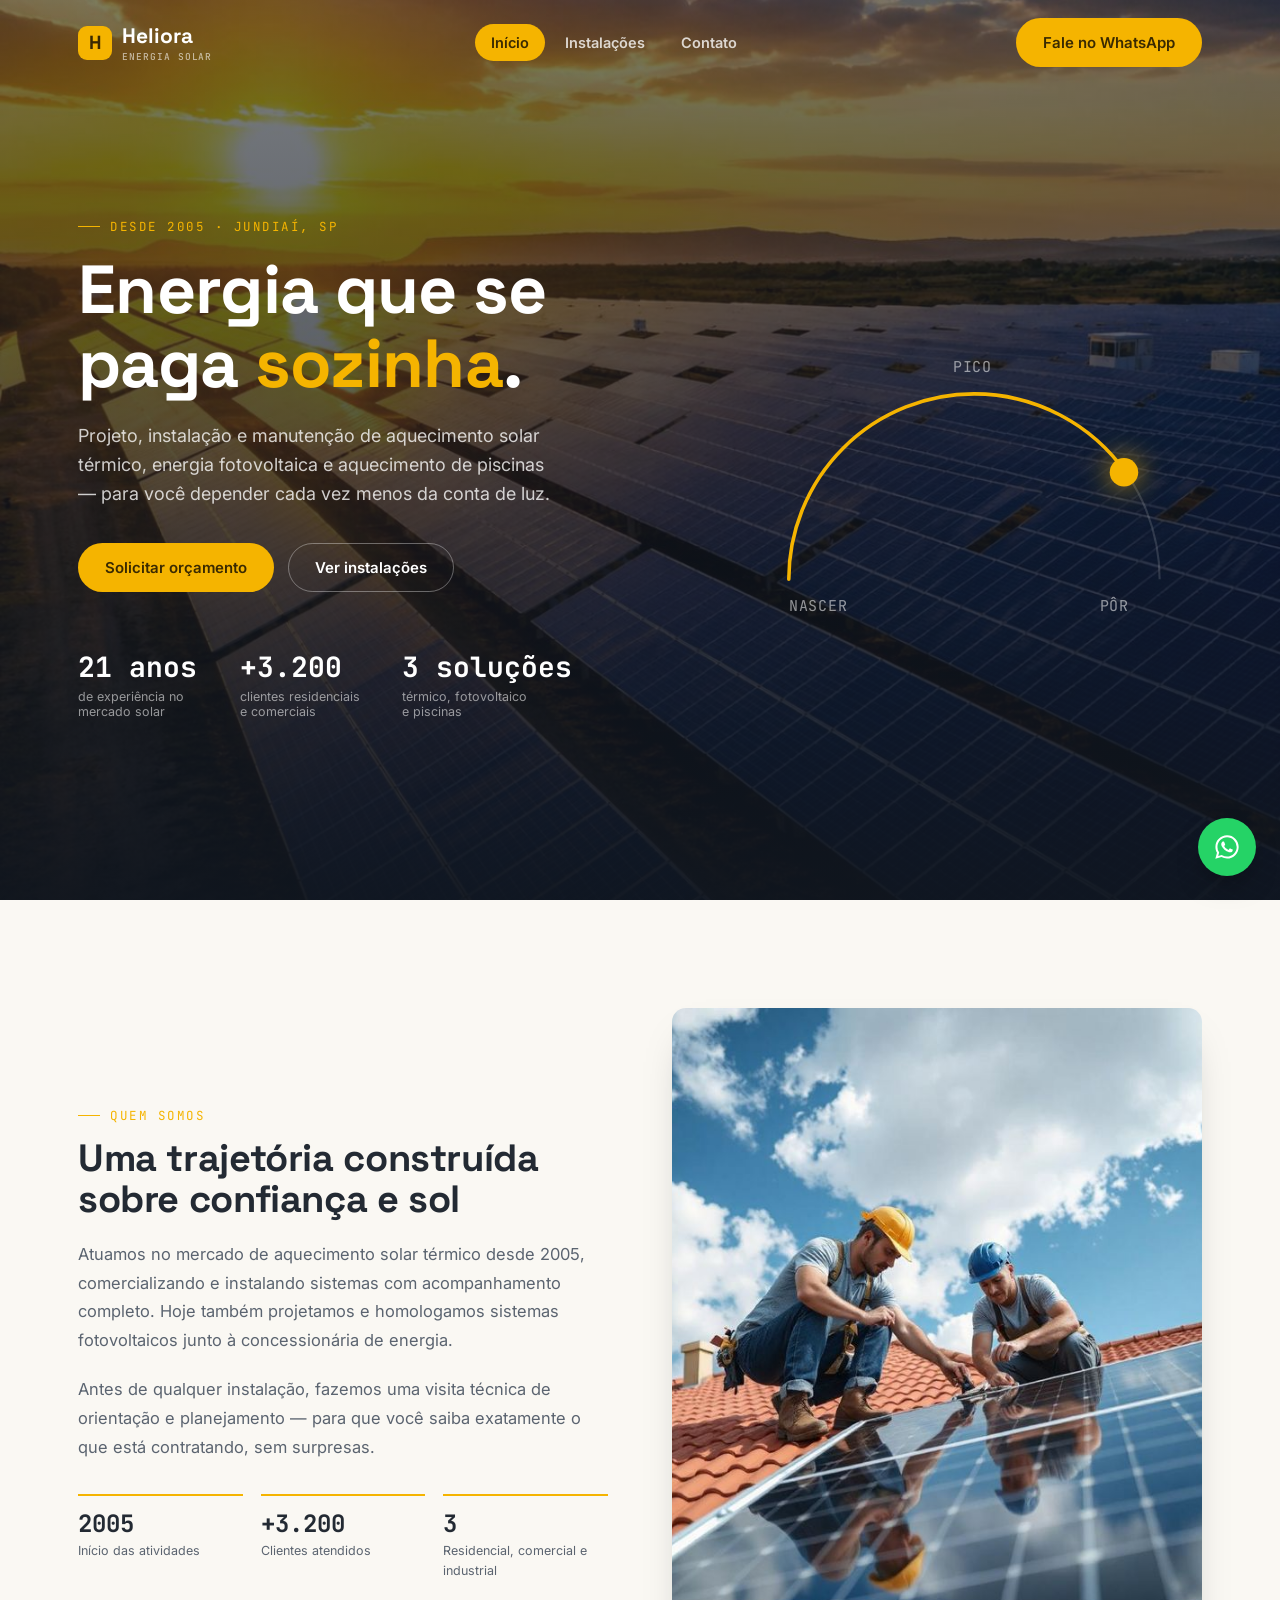
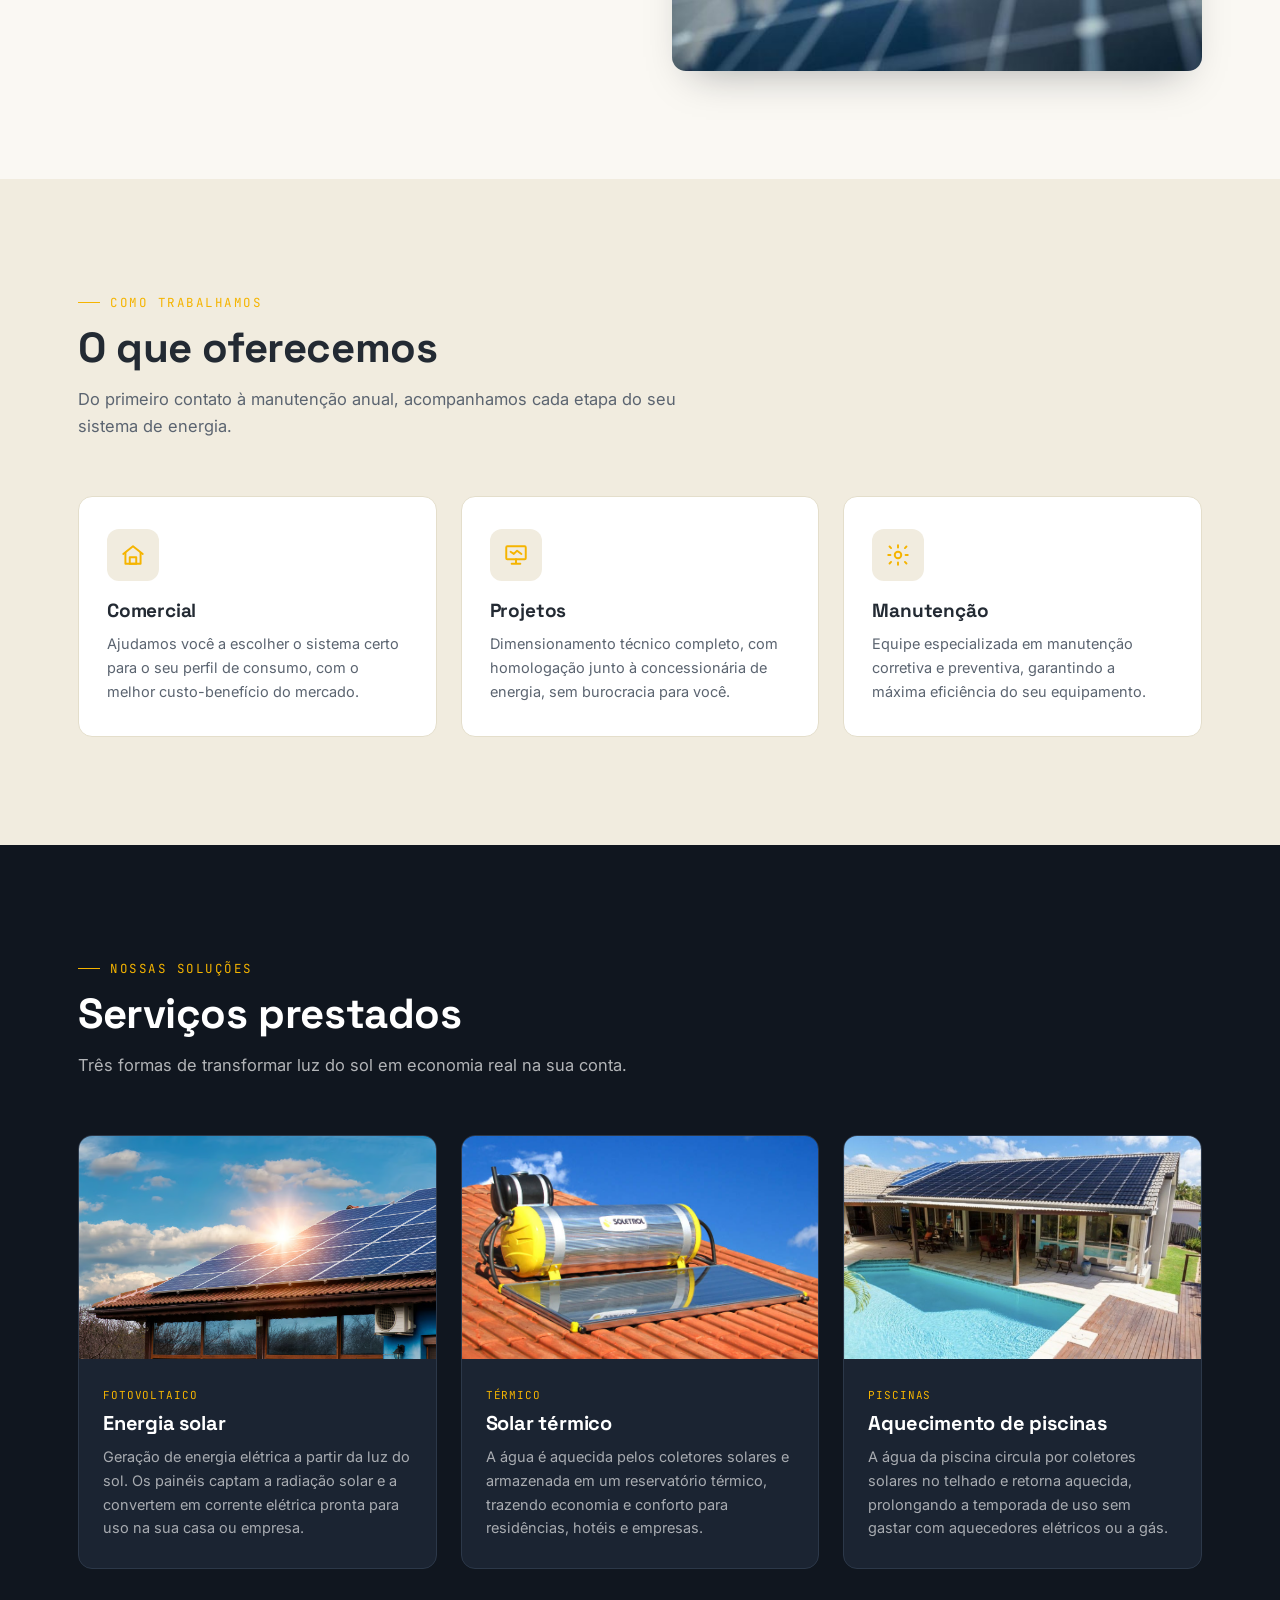
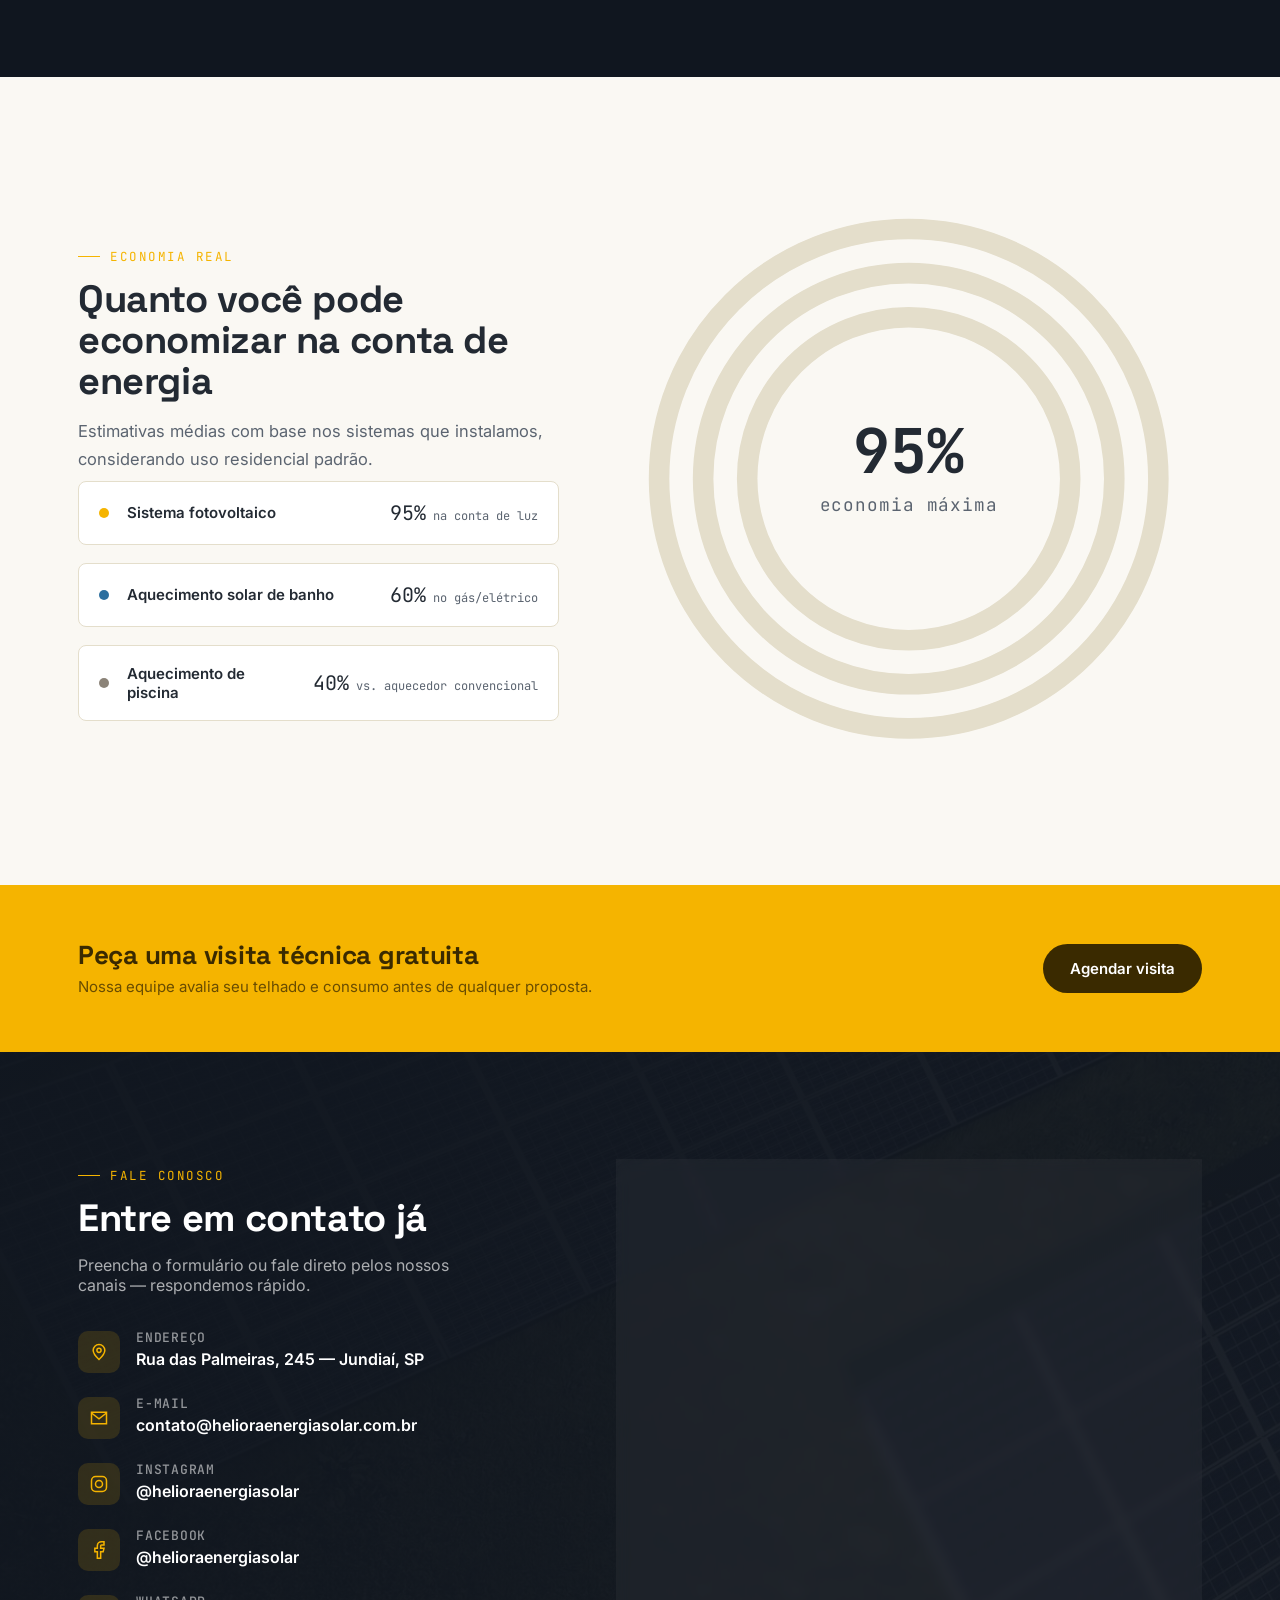
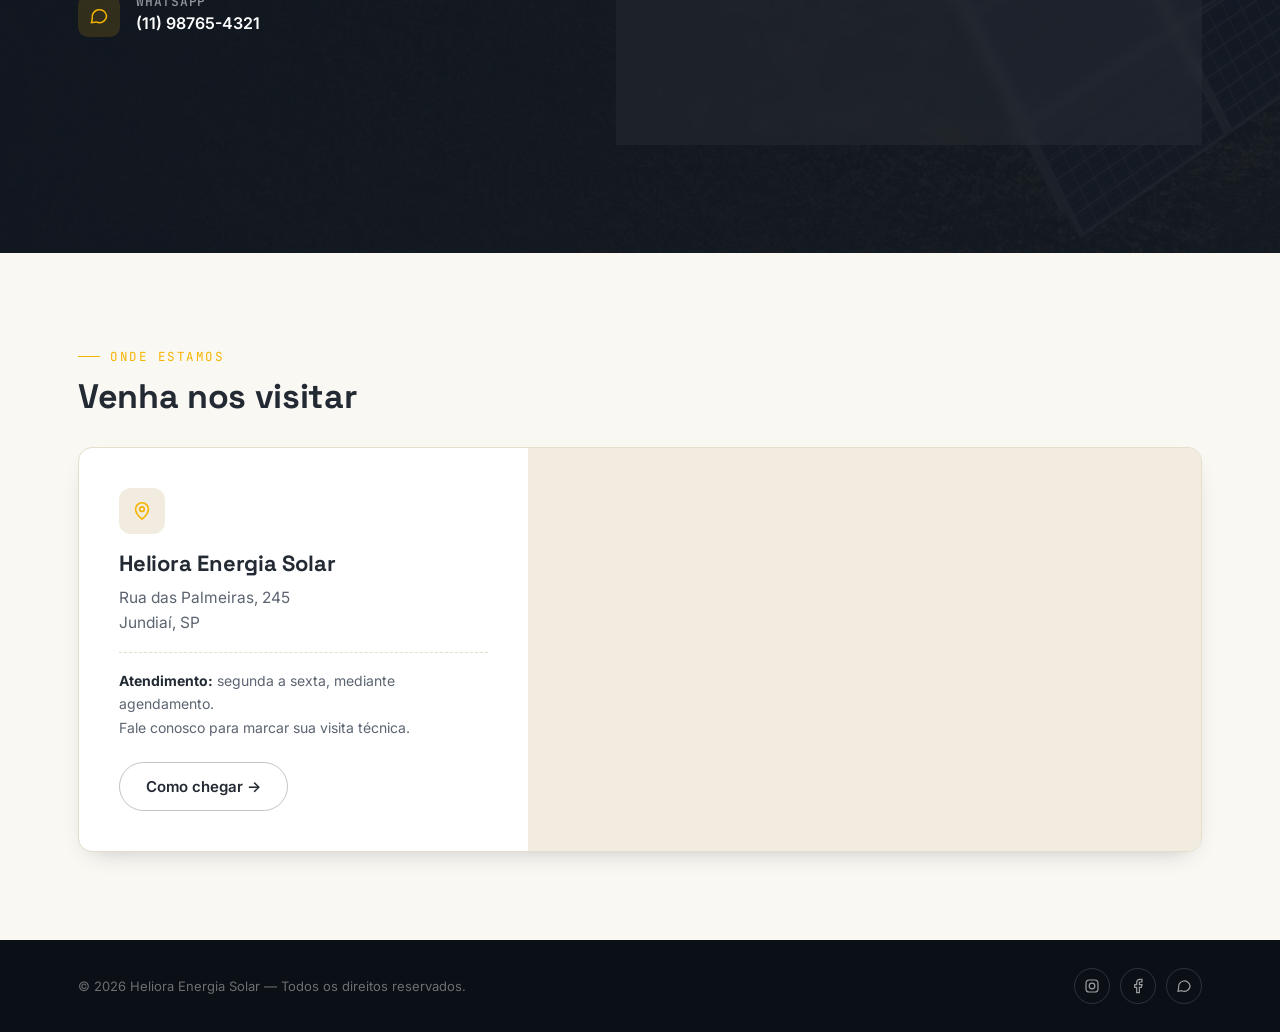
==== commit b61edea6: "Atualização" ====
--- a/index.html
+++ b/index.html
@@ -55,7 +55,7 @@
       </div>
       <div class="hero-stats">
         <div class="hero-stat"><b>21 anos</b><span>de experiência no mercado solar</span></div>
-        <div class="hero-stat"><b>+3 mil</b><span>clientes residenciais e comerciais</span></div>
+        <div class="hero-stat"><b>+3.200</b><span>clientes residenciais e comerciais</span></div>
         <div class="hero-stat"><b>3 soluções</b><span>térmico, fotovoltaico e piscinas</span></div>
       </div>
     </div>
--- a/css/style.css
+++ b/css/style.css
@@ -1,5 +1,5 @@
 /* =========================================================
-   AQUASOL — Energias Renováveis
+   HELIORA — Energia Solar
    Design tokens
    ========================================================= */
 :root{
